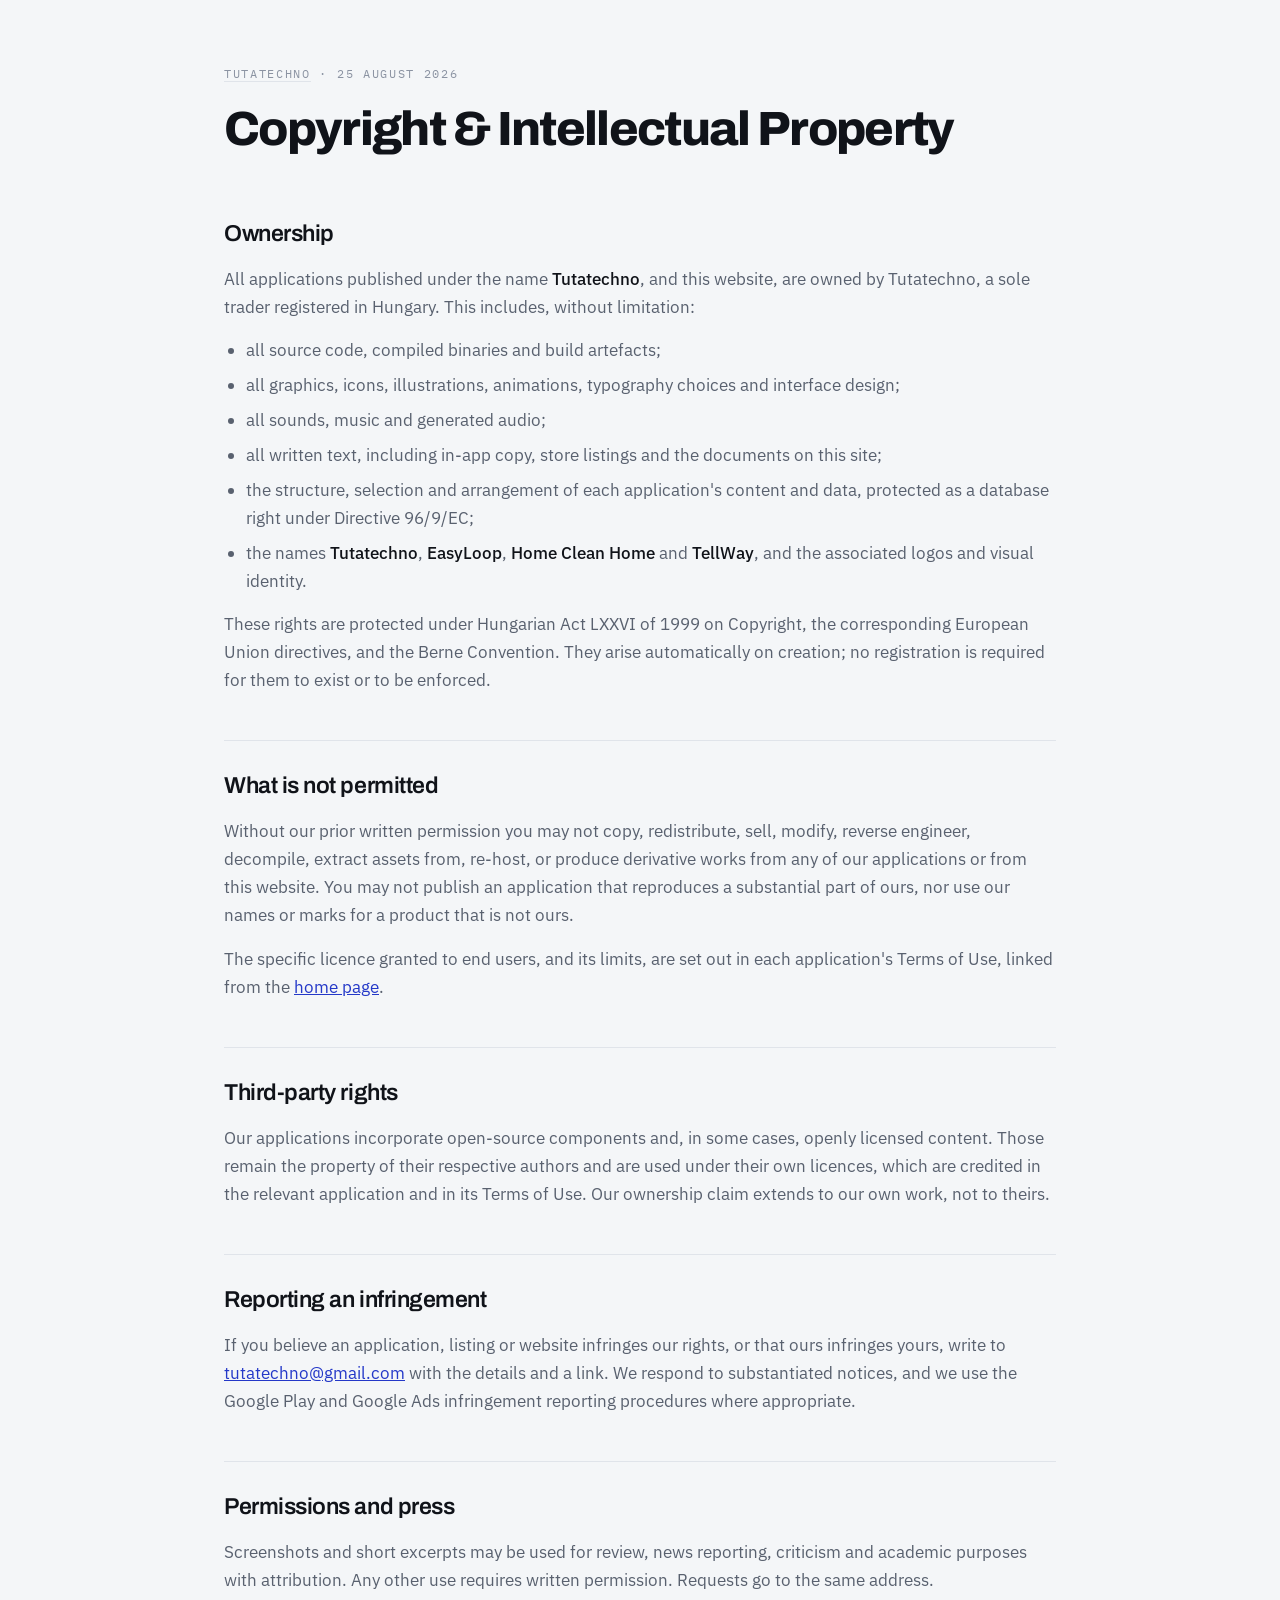
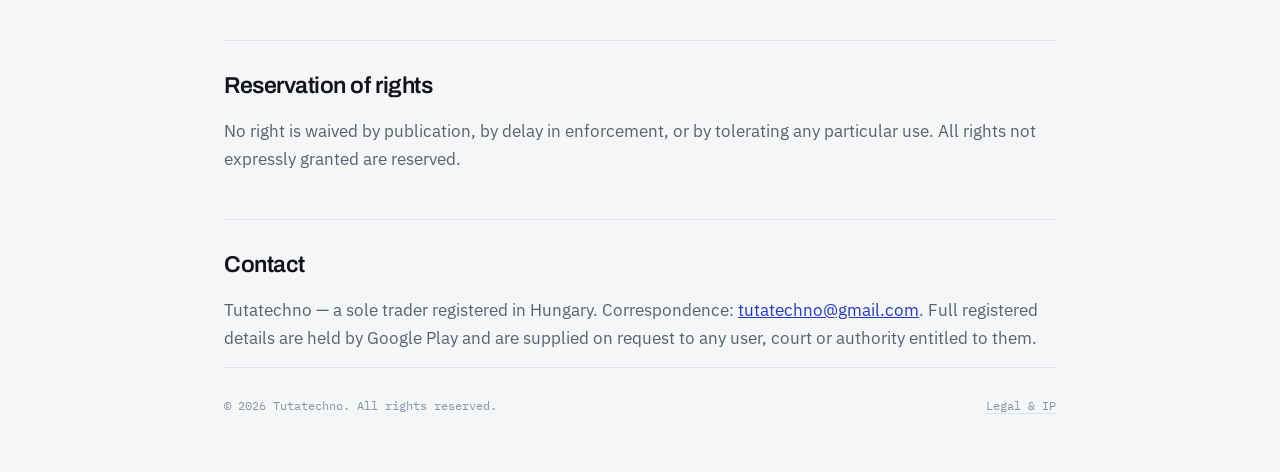
==== legal.html @ a4ec19ac "Add copyright and intellectual property notice page This file contains the copyright and intellectua" ====
<!DOCTYPE html>
<html lang="en">
<head>
<meta charset="utf-8">
<meta name="viewport" content="width=device-width, initial-scale=1">
<title>Tutatechno — Copyright & Intellectual Property</title>
<meta name="description" content="Copyright and intellectual property notice for Tutatechno applications and website.">
<link rel="preconnect" href="https://fonts.googleapis.com">
<link rel="preconnect" href="https://fonts.gstatic.com" crossorigin>
<link href="https://fonts.googleapis.com/css2?family=Archivo:wght@600;800&family=IBM+Plex+Mono:wght@400;500&family=IBM+Plex+Sans:wght@400;500&display=swap" rel="stylesheet">
<link rel="stylesheet" href="/style.css">
</head>
<body>
<div class="wrap">
<header class="masthead doc">
  <p class="eyebrow"><a href="/">Tutatechno</a> · 25 August 2026</p>
  <h1>Copyright &amp; Intellectual Property</h1>
</header>
<main class="doc-body">
<h2>Ownership</h2>
<p>All applications published under the name <strong>Tutatechno</strong>, and this website, are owned
by Tutatechno, a sole trader registered in Hungary. This includes, without limitation:</p>
<ul>
  <li>all source code, compiled binaries and build artefacts;</li>
  <li>all graphics, icons, illustrations, animations, typography choices and interface design;</li>
  <li>all sounds, music and generated audio;</li>
  <li>all written text, including in-app copy, store listings and the documents on this site;</li>
  <li>the structure, selection and arrangement of each application's content and data, protected as a database right under Directive 96/9/EC;</li>
  <li>the names <strong>Tutatechno</strong>, <strong>EasyLoop</strong>, <strong>Home Clean Home</strong> and <strong>TellWay</strong>, and the associated logos and visual identity.</li>
</ul>
<p>These rights are protected under Hungarian Act LXXVI of 1999 on Copyright, the corresponding European
Union directives, and the Berne Convention. They arise automatically on creation; no registration is
required for them to exist or to be enforced.</p>

<h2>What is not permitted</h2>
<p>Without our prior written permission you may not copy, redistribute, sell, modify, reverse engineer,
decompile, extract assets from, re-host, or produce derivative works from any of our applications or from
this website. You may not publish an application that reproduces a substantial part of ours, nor use our
names or marks for a product that is not ours.</p>
<p>The specific licence granted to end users, and its limits, are set out in each application's Terms of
Use, linked from the <a href="/">home page</a>.</p>

<h2>Third-party rights</h2>
<p>Our applications incorporate open-source components and, in some cases, openly licensed content. Those
remain the property of their respective authors and are used under their own licences, which are credited
in the relevant application and in its Terms of Use. Our ownership claim extends to our own work, not to
theirs.</p>

<h2>Reporting an infringement</h2>
<p>If you believe an application, listing or website infringes our rights, or that ours infringes yours,
write to <a href="mailto:tutatechno@gmail.com">tutatechno@gmail.com</a> with the details and a link. We respond to substantiated
notices, and we use the Google Play and Google Ads infringement reporting procedures where appropriate.</p>

<h2>Permissions and press</h2>
<p>Screenshots and short excerpts may be used for review, news reporting, criticism and academic purposes
with attribution. Any other use requires written permission. Requests go to the same address.</p>

<h2>Reservation of rights</h2>
<p>No right is waived by publication, by delay in enforcement, or by tolerating any particular use. All
rights not expressly granted are reserved.</p>

<h2>Contact</h2>
<p>Tutatechno &mdash; a sole trader registered in Hungary. Correspondence:
<a href="mailto:tutatechno@gmail.com">tutatechno@gmail.com</a>. Full registered details are held by Google Play and are supplied on
request to any user, court or authority entitled to them.</p>
</main>
<footer>
  <span>&copy; 2026 Tutatechno. All rights reserved.</span>
  <span><a href="/legal.html">Legal &amp; IP</a></span>
</footer>
</div>
</body>
</html>
---- style.css ----
/* Tutatechno — shared styles for the hub and the privacy pages. */

:root{
  --paper:#F4F6F8;
  --card:#FFFFFF;
  --ink:#101319;
  --ink2:#59616F;
  --ink3:#8B93A2;
  --line:#E0E4EA;
  --accent:#2438C8;
  --signal:#0E6F57;
  --amber:#9A5B00;
  --display:"Archivo",system-ui,sans-serif;
  --body:"IBM Plex Sans",system-ui,sans-serif;
  --mono:"IBM Plex Mono",ui-monospace,monospace;
}
@media (prefers-color-scheme:dark){
  :root{
    --paper:#0D0F14; --card:#151921; --ink:#EDEFF3; --ink2:#A0A8B6; --ink3:#6E7787;
    --line:#252B36; --accent:#8C9BFF; --signal:#4FC7A3; --amber:#E2A44F;
  }
}

*{box-sizing:border-box}
html{-webkit-text-size-adjust:100%}
body{
  margin:0;background:var(--paper);color:var(--ink);
  font-family:var(--body);font-size:17px;line-height:1.65;
  -webkit-font-smoothing:antialiased;
}
.wrap{max-width:880px;margin:0 auto;padding:0 24px}
a{color:var(--accent)}
a:focus-visible{outline:2px solid var(--accent);outline-offset:3px;border-radius:2px}
code{font-family:var(--mono);font-size:.86em;background:var(--card);
  border:1px solid var(--line);border-radius:5px;padding:1px 6px}
strong{font-weight:500;color:var(--ink)}

/* ---------- masthead ---------- */
.masthead{padding:64px 0 44px}
.eyebrow{
  font-family:var(--mono);font-size:12px;letter-spacing:.14em;text-transform:uppercase;
  color:var(--ink3);margin:0 0 22px;
}
.eyebrow a{color:inherit;text-decoration:none;border-bottom:1px solid var(--line)}
.eyebrow a:hover{color:var(--ink2)}
h1{
  font-family:var(--display);font-weight:800;font-size:clamp(40px,8vw,72px);
  letter-spacing:-.035em;line-height:.98;margin:0 0 18px;
}
.masthead.doc h1{font-size:clamp(32px,6vw,48px)}
.tagline{font-family:var(--mono);font-size:13.5px;letter-spacing:.06em;color:var(--ink3);margin:0}
.legal-lead{color:var(--ink2);margin:0;max-width:64ch}
.sep{color:var(--ink3);padding:0 9px}

/* ---------- bands ---------- */
.band{border-top:1px solid var(--line);padding:44px 0}
.band-label{
  font-family:var(--mono);font-size:12px;letter-spacing:.14em;text-transform:uppercase;
  color:var(--ink3);margin:0 0 24px;
}

/* ---------- app cards (hub) ---------- */
.apps{display:grid;gap:14px;margin:0;padding:0;list-style:none}
.app{background:var(--card);border:1px solid var(--line);border-radius:14px;padding:22px 24px}
.app-top{display:flex;align-items:baseline;gap:12px;flex-wrap:wrap;margin-bottom:6px}
.app-name{font-family:var(--display);font-weight:600;font-size:21px;letter-spacing:-.015em}
.status{
  font-family:var(--mono);font-size:11px;letter-spacing:.08em;text-transform:uppercase;
  padding:3px 8px;border-radius:5px;border:1px solid var(--line);color:var(--ink3);
}
.status.dev{color:var(--amber);border-color:color-mix(in srgb,var(--amber) 35%,transparent)}
.app-desc{color:var(--ink2);margin:0 0 14px;font-size:16px}
.app-links{font-family:var(--mono);font-size:12.5px;margin:0}
.app-links a{text-decoration:none;border-bottom:1px solid color-mix(in srgb,var(--accent) 35%,transparent)}
.app-links a:hover{border-bottom-color:var(--accent)}


/* ---------- record / definition rows ---------- */
.record{background:var(--card);border:1px solid var(--line);border-radius:14px;padding:6px 24px}
dl{margin:0}
.row{display:flex;gap:18px;padding:13px 0;border-bottom:1px solid var(--line);flex-wrap:wrap}
.row:last-child{border-bottom:0}
.row dt{
  font-family:var(--mono);font-size:11.5px;letter-spacing:.09em;text-transform:uppercase;
  color:var(--ink3);flex:0 0 152px;padding-top:3px;margin:0;
}
.row dd{margin:0;flex:1 1 240px}
.fineprint{font-size:14px;color:var(--ink3);margin:16px 0 18px;max-width:62ch}

/* ---------- policy document ---------- */
.doc-body h2{
  font-family:var(--display);font-weight:600;font-size:23px;letter-spacing:-.02em;
  margin:46px 0 12px;padding-top:26px;border-top:1px solid var(--line);
}
.doc-body h2:first-of-type{border-top:0;padding-top:0;margin-top:0}
.doc-body p{margin:0 0 15px;color:var(--ink2)}
.doc-body ul{margin:0 0 15px;padding-left:22px;color:var(--ink2)}
.doc-body li{margin-bottom:7px}
table{width:100%;border-collapse:collapse;margin:6px 0 20px;font-size:15.5px}
th,td{text-align:left;padding:11px 12px;border-bottom:1px solid var(--line);vertical-align:top;color:var(--ink2)}
th{
  font-family:var(--mono);font-size:11.5px;letter-spacing:.09em;text-transform:uppercase;
  color:var(--ink3);font-weight:400;
}

footer{
  border-top:1px solid var(--line);margin-top:12px;padding:28px 0 56px;
  font-family:var(--mono);font-size:12px;color:var(--ink3);
  display:flex;justify-content:space-between;gap:16px;flex-wrap:wrap;
}
footer a{color:inherit;text-decoration:none;border-bottom:1px solid var(--line)}
footer a:hover{color:var(--ink2)}

/* ---------- entrance ---------- */
@media (prefers-reduced-motion:no-preference){
  .fade{animation:rise .5s cubic-bezier(.2,.7,.3,1) backwards}
  .fade:nth-child(1){animation-delay:.02s}
  .fade:nth-child(2){animation-delay:.08s}
  .fade:nth-child(3){animation-delay:.14s}
  @keyframes rise{from{opacity:0;transform:translateY(8px)}to{opacity:1;transform:none}}
}
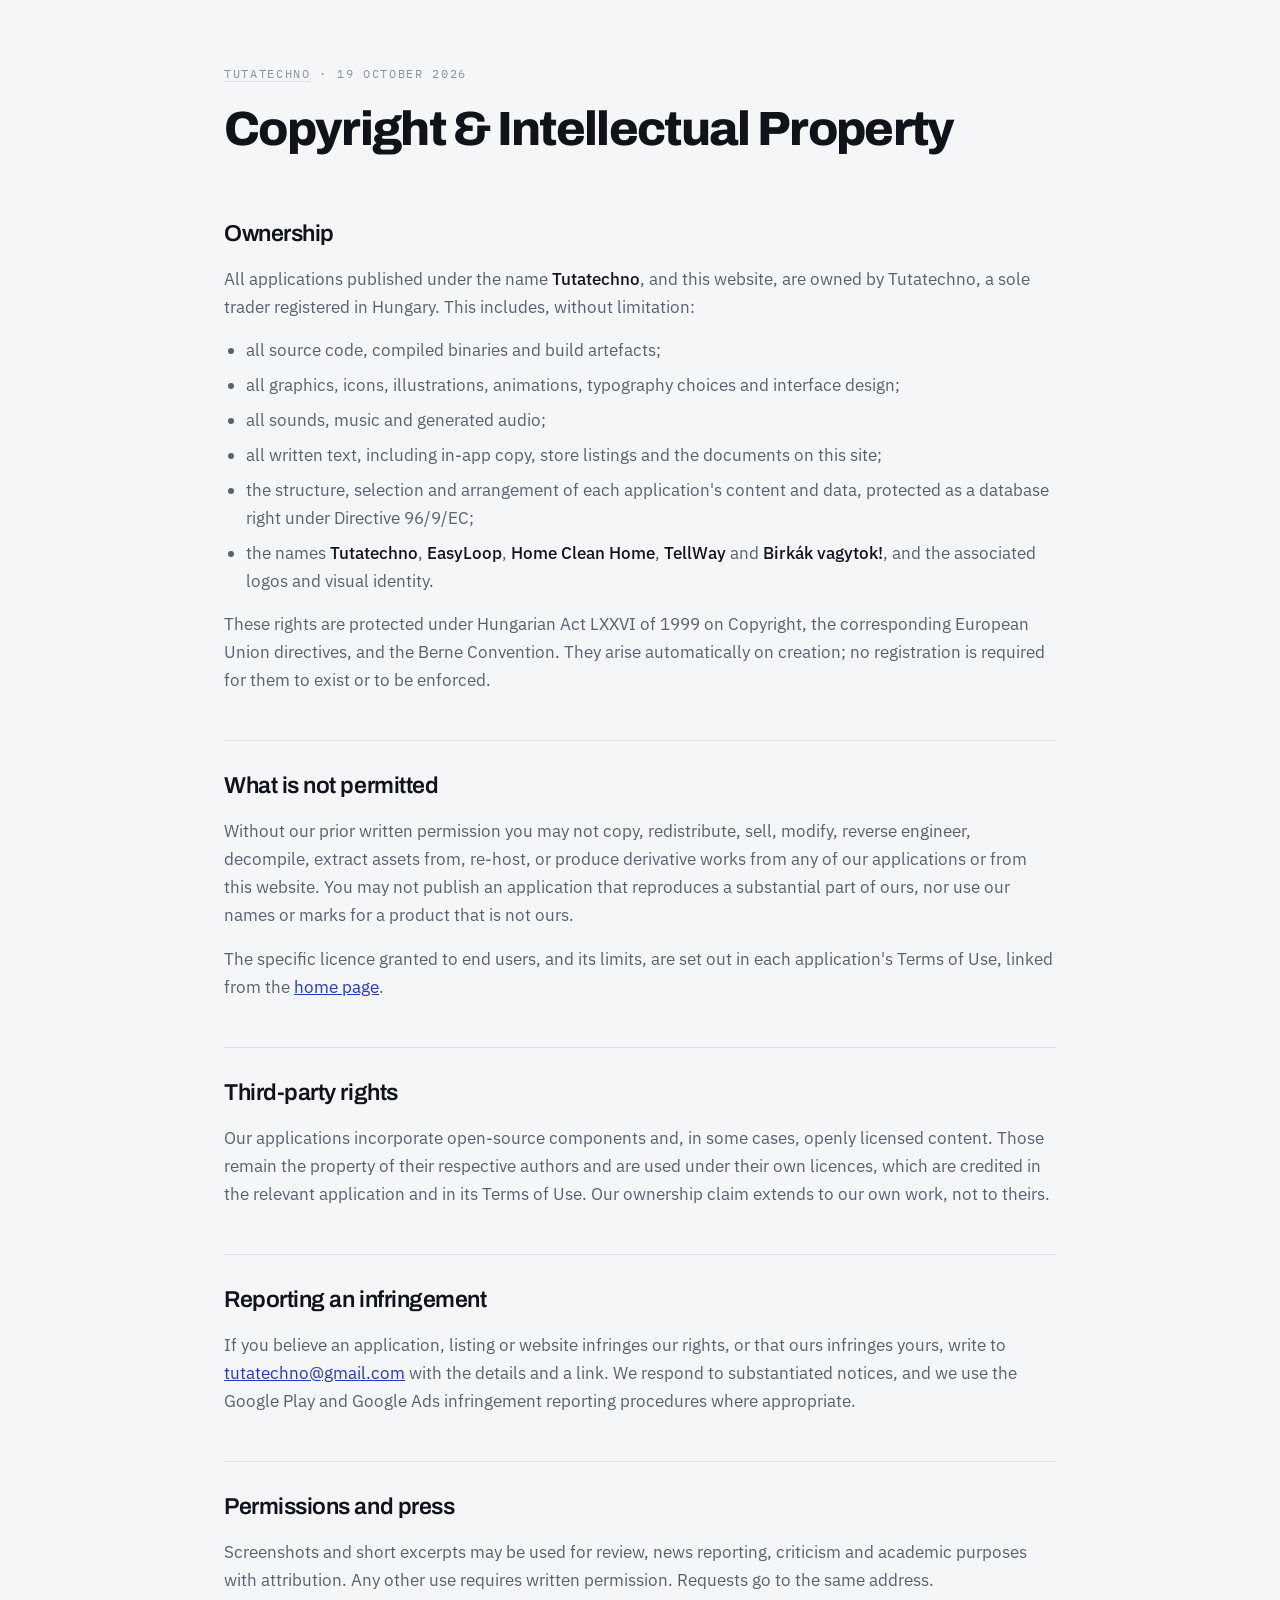
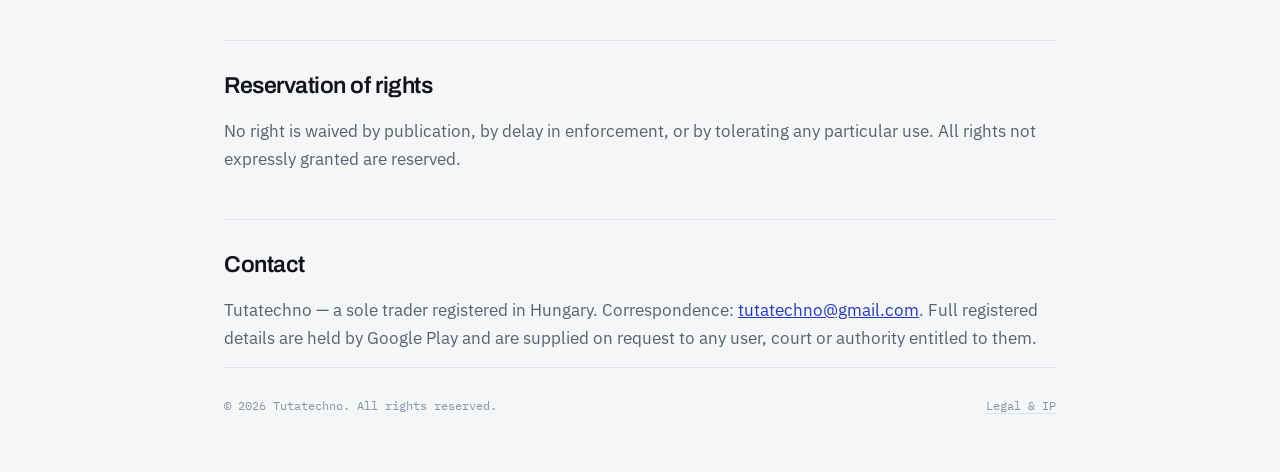
==== commit 9a6edb0b: "Update copyright date and add new brand name" ====
--- a/legal.html
+++ b/legal.html
@@ -13,7 +13,7 @@
 <body>
 <div class="wrap">
 <header class="masthead doc">
-  <p class="eyebrow"><a href="/">Tutatechno</a> · 25 August 2026</p>
+  <p class="eyebrow"><a href="/">Tutatechno</a> · 19 October 2026</p>
   <h1>Copyright &amp; Intellectual Property</h1>
 </header>
 <main class="doc-body">
@@ -26,7 +26,7 @@
   <li>all sounds, music and generated audio;</li>
   <li>all written text, including in-app copy, store listings and the documents on this site;</li>
   <li>the structure, selection and arrangement of each application's content and data, protected as a database right under Directive 96/9/EC;</li>
-  <li>the names <strong>Tutatechno</strong>, <strong>EasyLoop</strong>, <strong>Home Clean Home</strong> and <strong>TellWay</strong>, and the associated logos and visual identity.</li>
+  <li>the names <strong>Tutatechno</strong>, <strong>EasyLoop</strong>, <strong>Home Clean Home</strong>, <strong>TellWay</strong> and <strong>Birkák vagytok!</strong>, and the associated logos and visual identity.</li>
 </ul>
 <p>These rights are protected under Hungarian Act LXXVI of 1999 on Copyright, the corresponding European
 Union directives, and the Berne Convention. They arise automatically on creation; no registration is
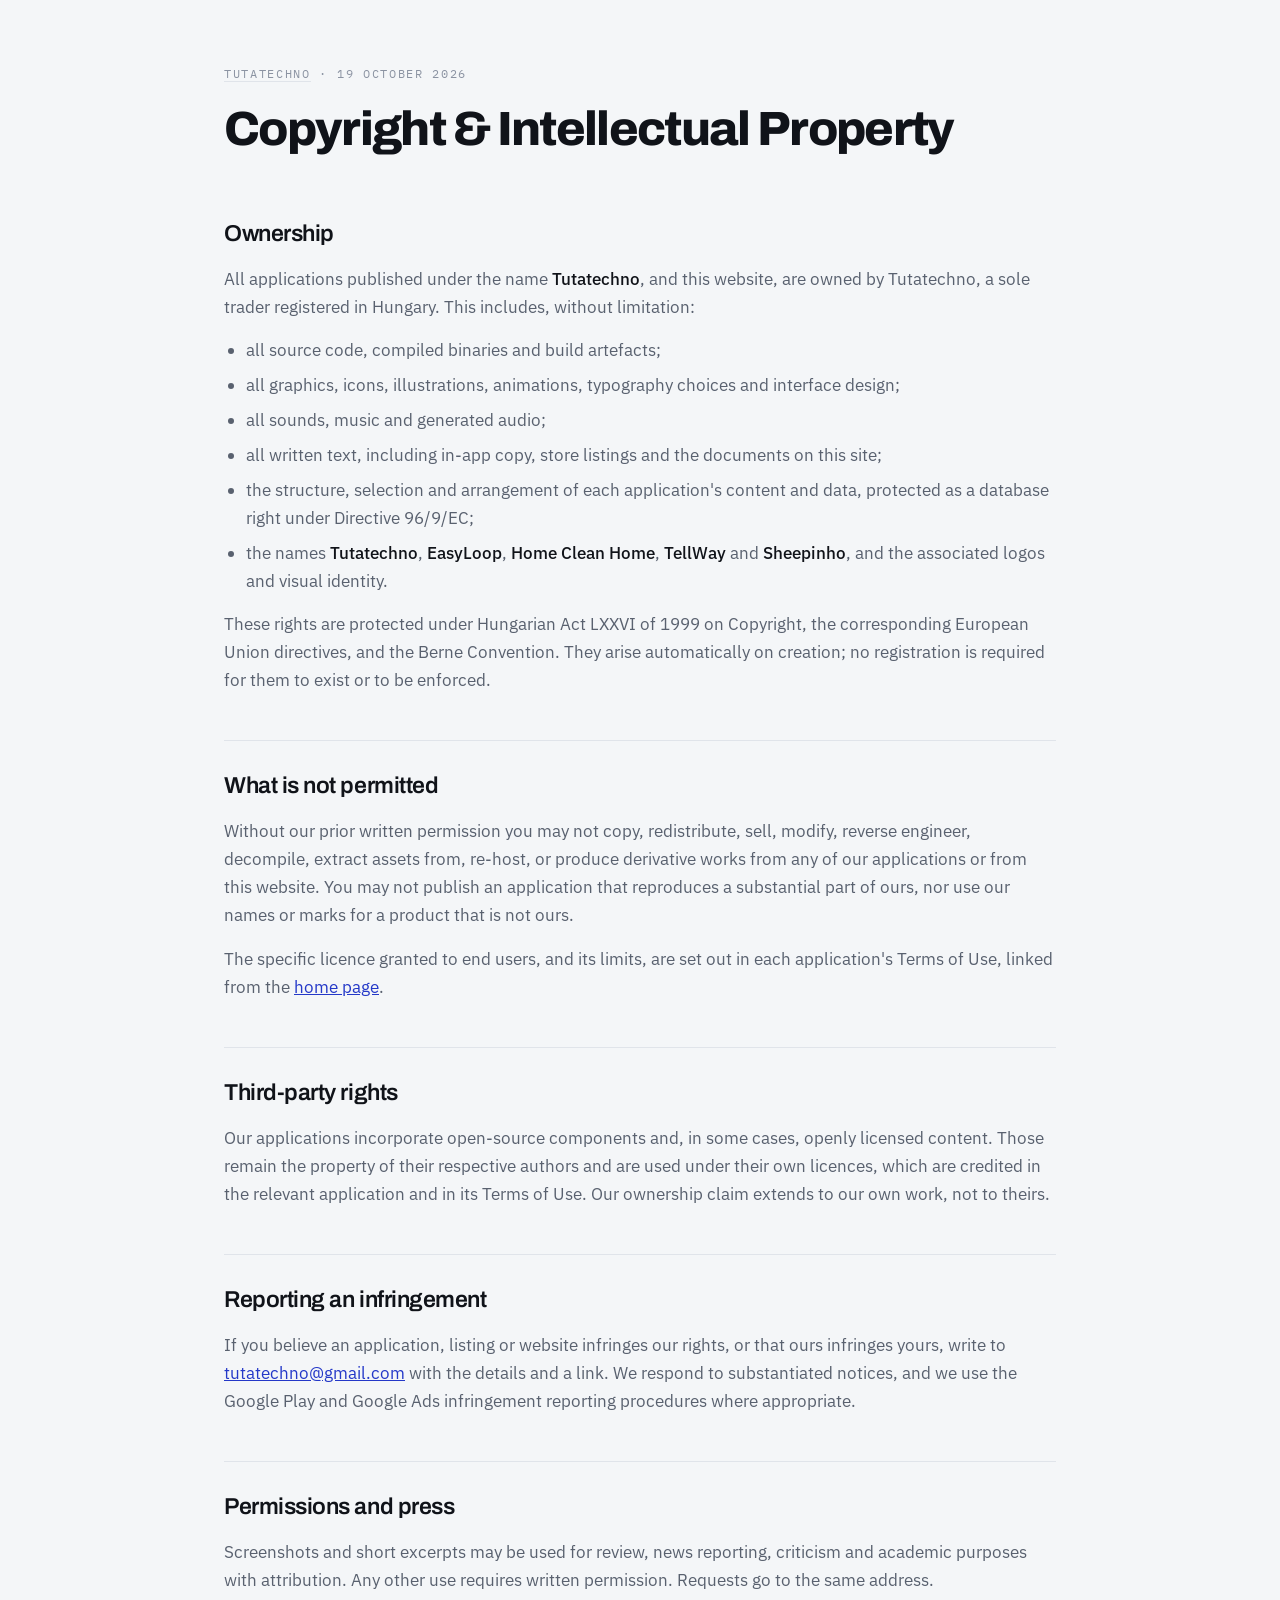
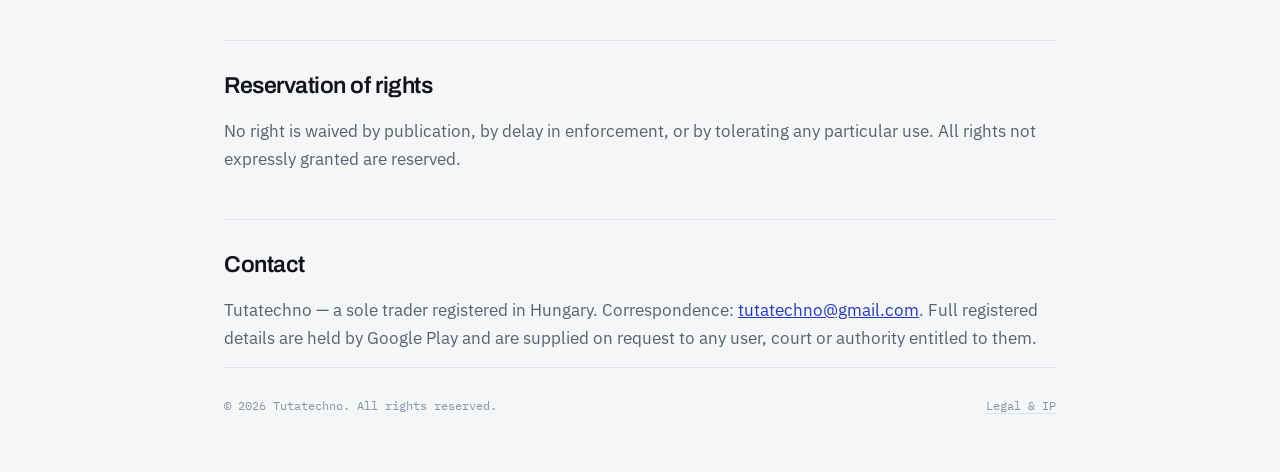
==== commit d8e223fe: "Update brand name in legal document" ====
--- a/legal.html
+++ b/legal.html
@@ -26,7 +26,7 @@
   <li>all sounds, music and generated audio;</li>
   <li>all written text, including in-app copy, store listings and the documents on this site;</li>
   <li>the structure, selection and arrangement of each application's content and data, protected as a database right under Directive 96/9/EC;</li>
-  <li>the names <strong>Tutatechno</strong>, <strong>EasyLoop</strong>, <strong>Home Clean Home</strong>, <strong>TellWay</strong> and <strong>Birkák vagytok!</strong>, and the associated logos and visual identity.</li>
+  <li>the names <strong>Tutatechno</strong>, <strong>EasyLoop</strong>, <strong>Home Clean Home</strong>, <strong>TellWay</strong> and <strong>Sheepinho</strong>, and the associated logos and visual identity.</li>
 </ul>
 <p>These rights are protected under Hungarian Act LXXVI of 1999 on Copyright, the corresponding European
 Union directives, and the Berne Convention. They arise automatically on creation; no registration is
